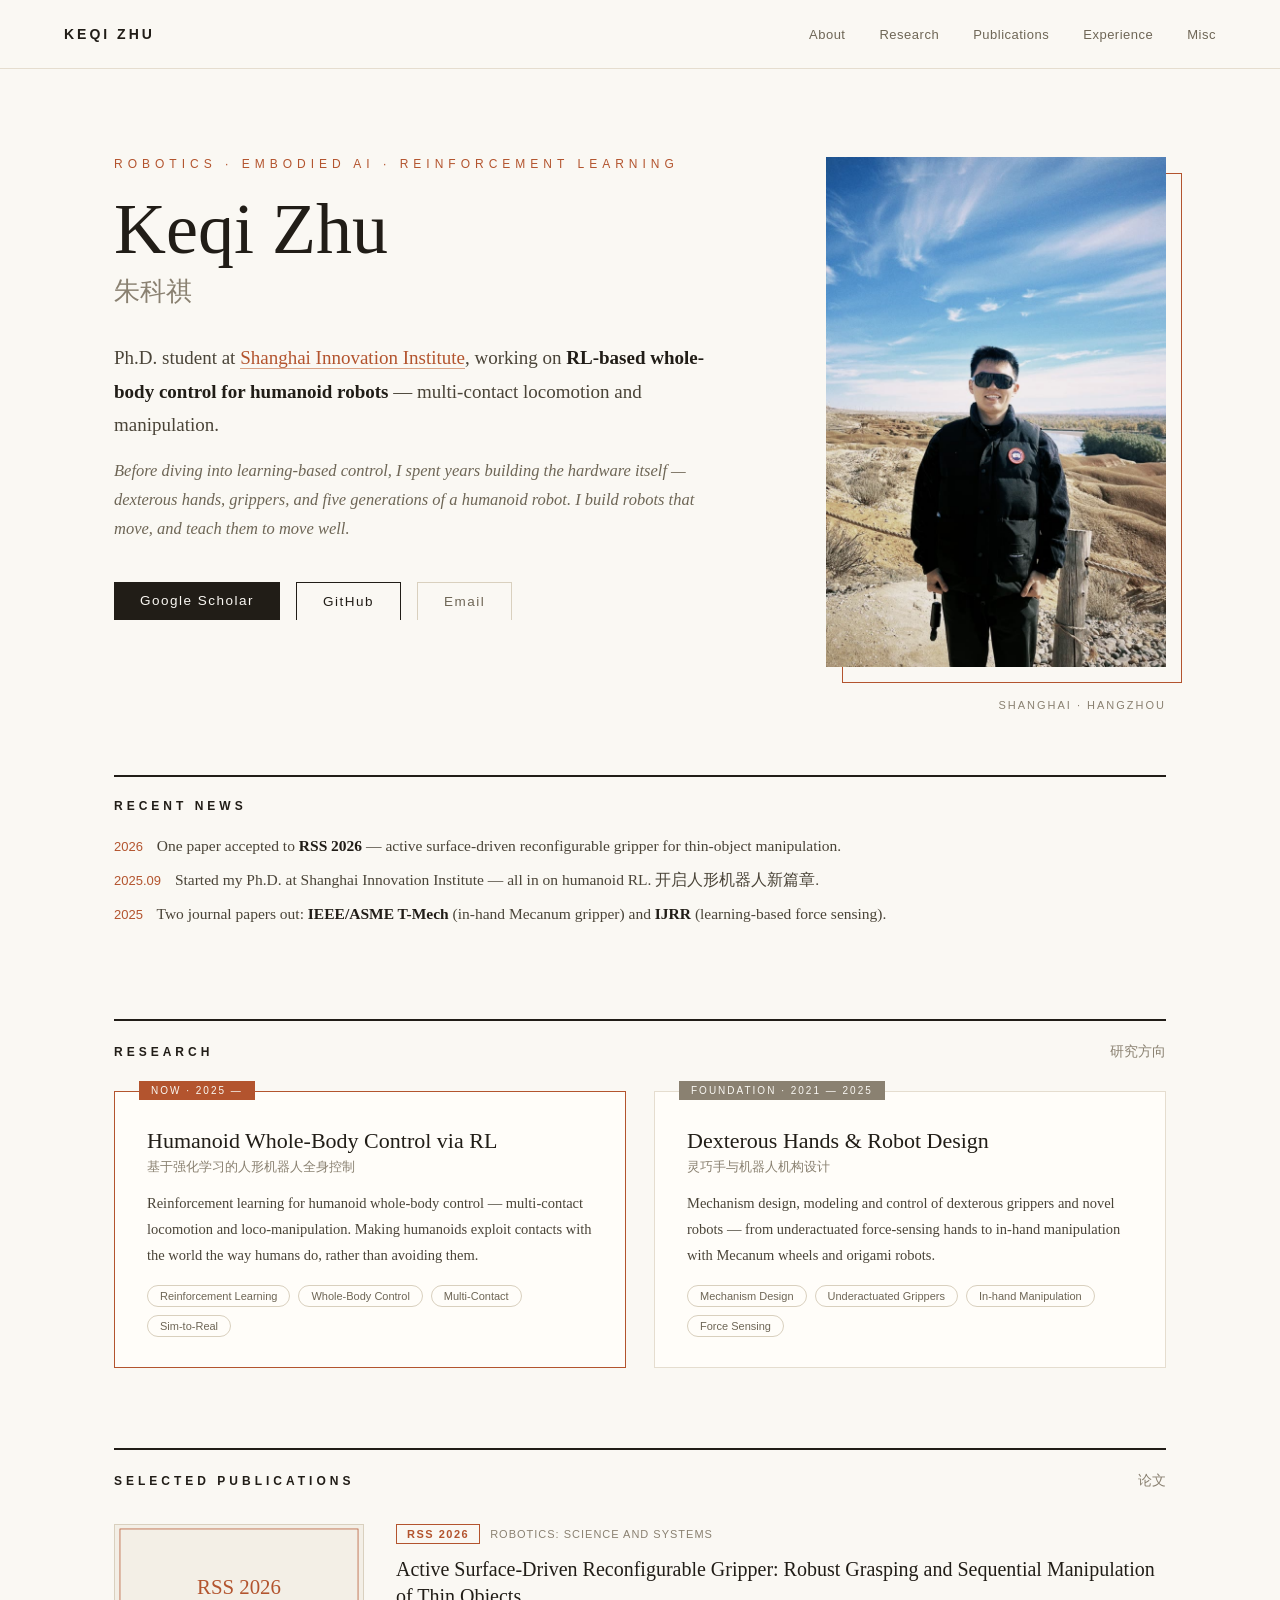
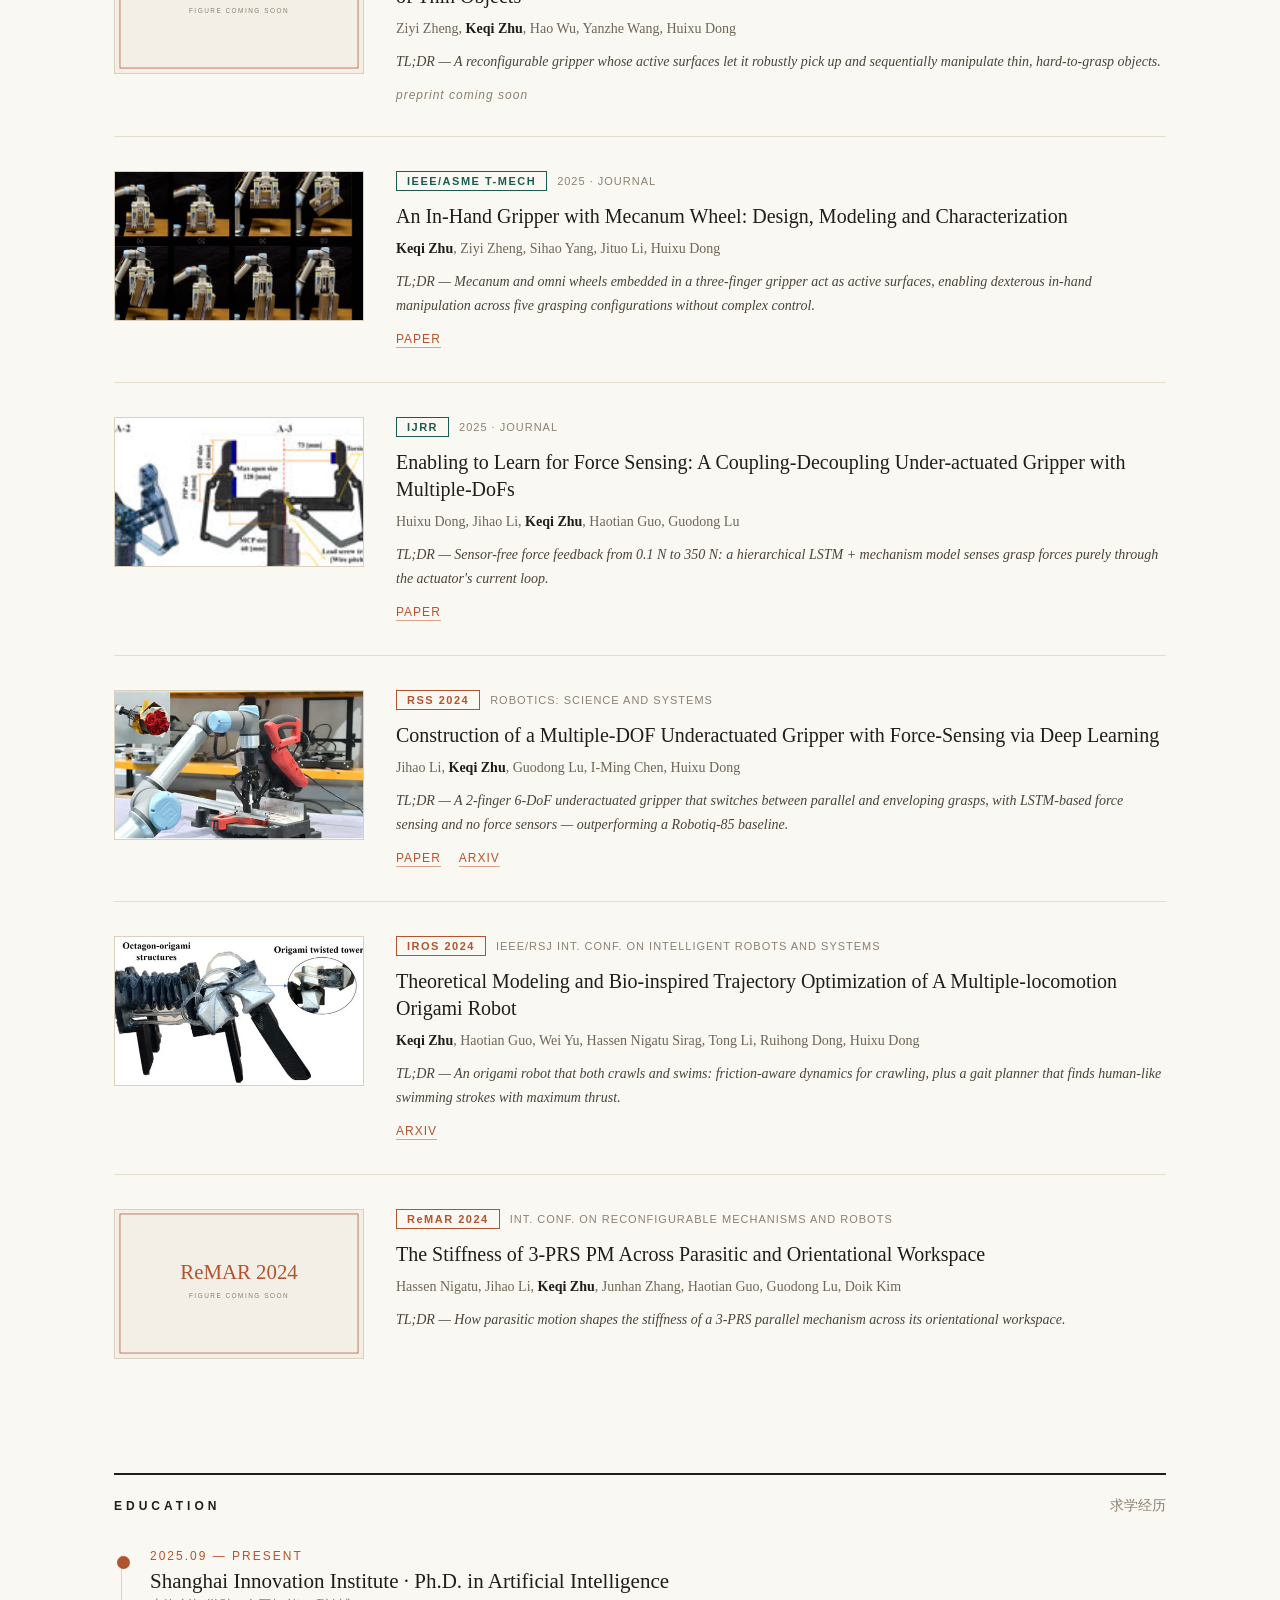
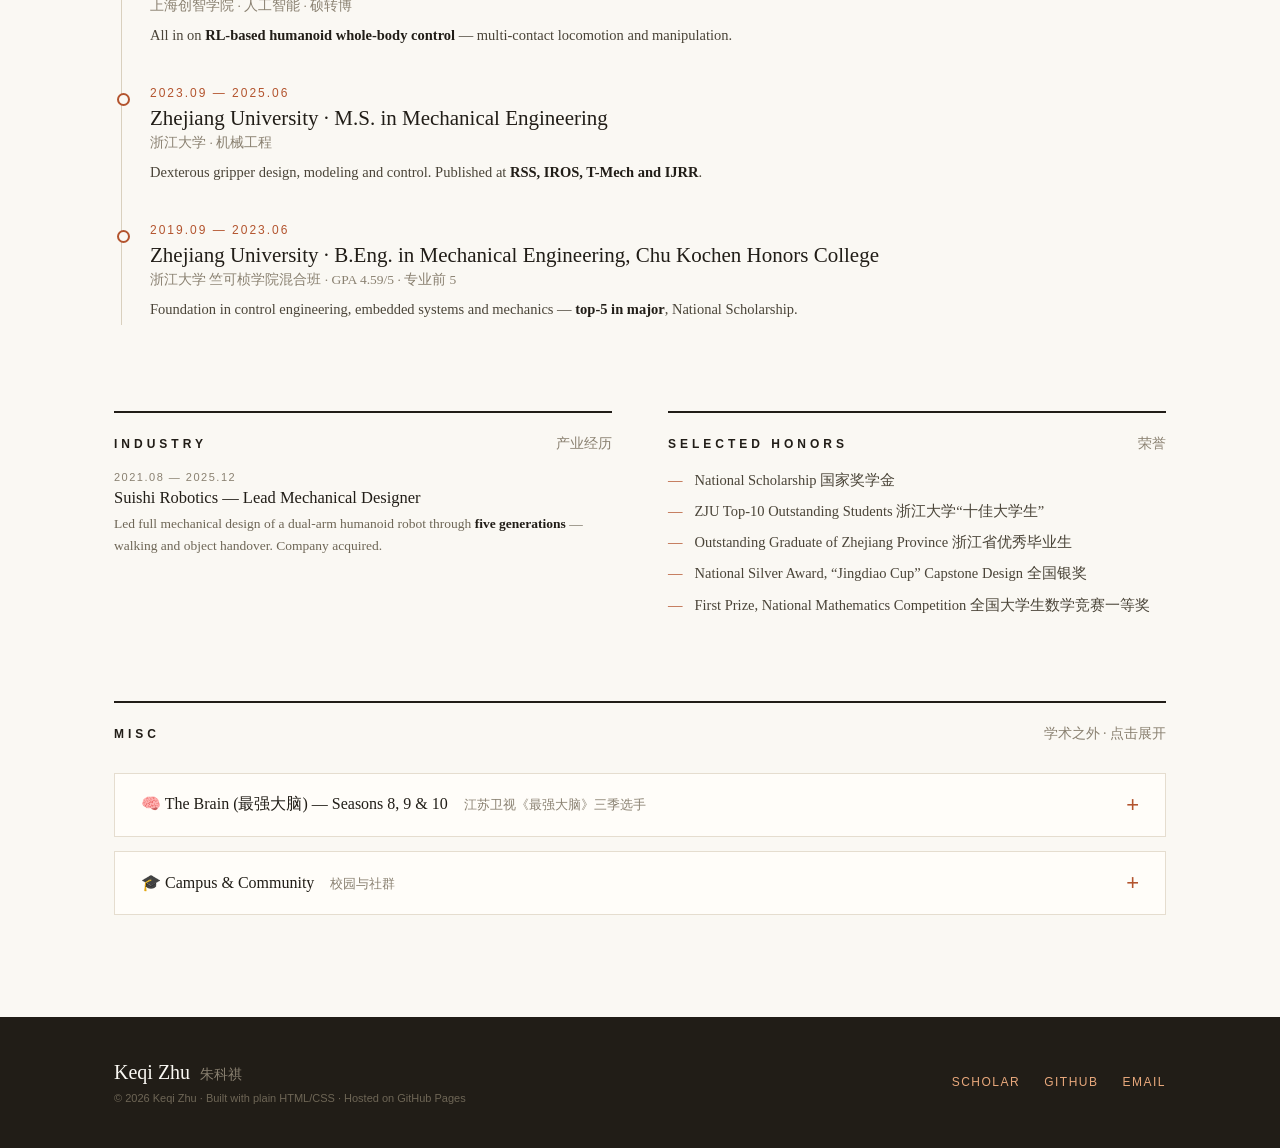
==== index.html @ 9c98bd78 "fix: publish homepage from repository root" ====
<!DOCTYPE html>
<html lang="en">
<head>
<meta charset="utf-8">
<meta name="viewport" content="width=device-width, initial-scale=1">
<title>Keqi Zhu 朱科祺 — Robotics &amp; Embodied AI</title>
<meta name="description" content="Keqi Zhu (朱科祺) — Ph.D. student at Shanghai Innovation Institute working on RL-based whole-body control for humanoid robots. Previously: dexterous hands and robot mechanism design at Zhejiang University.">
<meta property="og:title" content="Keqi Zhu 朱科祺 — Robotics &amp; Embodied AI">
<meta property="og:description" content="RL-based humanoid whole-body control · dexterous hands · robot design. Ph.D. student at Shanghai Innovation Institute.">
<meta property="og:type" content="website">
<meta property="og:url" content="https://SII-k7.github.io/">
<meta property="og:image" content="https://SII-k7.github.io/assets/photo.jpg">
<link rel="icon" type="image/svg+xml" href="favicon.svg">
<link rel="stylesheet" href="css/style.css">
</head>
<body id="about">

<nav>
  <div class="logo">KEQI ZHU</div>
  <div class="navlinks">
    <a href="#about">About</a>
    <a href="#research">Research</a>
    <a href="#publications">Publications</a>
    <a href="#experience">Experience</a>
    <a href="#misc">Misc</a>
  </div>
</nav>

<div class="wrap">
  <header class="hero">
    <div class="hero-text">
      <div class="eyebrow">Robotics &middot; Embodied AI &middot; Reinforcement Learning</div>
      <h1>Keqi Zhu</h1>
      <div class="cn-name">朱科祺</div>
      <p class="lede">Ph.D. student at <a href="https://www.sii.edu.cn/" target="_blank" rel="noopener">Shanghai Innovation Institute</a>, working on <b>RL-based whole-body control for humanoid robots</b> &mdash; multi-contact locomotion and manipulation.</p>
      <p class="sub">Before diving into learning-based control, I spent years building the hardware itself &mdash; dexterous hands, grippers, and five generations of a humanoid robot. I build robots that move, and teach them to move well.</p>
      <div class="btns">
        <a class="btn-solid" href="https://scholar.google.com/citations?user=6d3LDPgAAAAJ" target="_blank" rel="noopener">Google Scholar</a>
        <a class="btn-line" href="https://github.com/SII-k7" target="_blank" rel="noopener">GitHub</a>
        <a class="btn-ghost" href="mailto:laozhu0626@gmail.com">Email</a>
      </div>
    </div>
    <div class="hero-photo">
      <div class="photo-wrap"><img src="assets/photo.jpg" alt="Keqi Zhu" width="700" height="1050"></div>
      <div class="photo-cap">SHANGHAI &middot; HANGZHOU</div>
    </div>
  </header>

  <section class="news">
    <div class="news-inner">
      <div class="sec-label">RECENT NEWS</div>
      <div class="news-items">
        <div><span class="date">2026</span> One paper accepted to <b>RSS 2026</b> &mdash; active surface-driven reconfigurable gripper for thin-object manipulation.</div>
        <div><span class="date">2025.09</span> Started my Ph.D. at Shanghai Innovation Institute &mdash; all in on humanoid RL. 开启人形机器人新篇章.</div>
        <div><span class="date">2025</span> Two journal papers out: <b>IEEE/ASME T-Mech</b> (in-hand Mecanum gripper) and <b>IJRR</b> (learning-based force sensing).</div>
      </div>
    </div>
  </section>

  <section class="sec" id="research">
    <div class="sec-head"><div class="sec-label">RESEARCH</div><div class="sec-cn">研究方向</div></div>
    <div class="research-grid">
      <article class="r-card now">
        <div class="r-tag">NOW &middot; 2025 &mdash;</div>
        <h3>Humanoid Whole-Body Control via RL</h3>
        <div class="cn">基于强化学习的人形机器人全身控制</div>
        <p>Reinforcement learning for humanoid whole-body control &mdash; multi-contact locomotion and loco-manipulation. Making humanoids exploit contacts with the world the way humans do, rather than avoiding them.</p>
        <div class="r-kw"><span>Reinforcement Learning</span><span>Whole-Body Control</span><span>Multi-Contact</span><span>Sim-to-Real</span></div>
      </article>
      <article class="r-card">
        <div class="r-tag past">FOUNDATION &middot; 2021 &mdash; 2025</div>
        <h3>Dexterous Hands &amp; Robot Design</h3>
        <div class="cn">灵巧手与机器人机构设计</div>
        <p>Mechanism design, modeling and control of dexterous grippers and novel robots &mdash; from underactuated force-sensing hands to in-hand manipulation with Mecanum wheels and origami robots.</p>
        <div class="r-kw"><span>Mechanism Design</span><span>Underactuated Grippers</span><span>In-hand Manipulation</span><span>Force Sensing</span></div>
      </article>
    </div>
  </section>

  <section class="sec" id="publications">
    <div class="sec-head"><div class="sec-label">SELECTED PUBLICATIONS</div><div class="sec-cn">论文</div></div>

    <article class="pub">
      <div class="pub-img"><img src="assets/pubs/rss2026.svg" alt="RSS 2026 — Active Surface-Driven Reconfigurable Gripper" width="500" height="300" loading="lazy"></div>
      <div class="pub-body">
        <span class="pub-venue">RSS 2026</span><span class="pub-year">ROBOTICS: SCIENCE AND SYSTEMS</span>
        <h3>Active Surface-Driven Reconfigurable Gripper: Robust Grasping and Sequential Manipulation of Thin Objects</h3>
        <div class="authors">Ziyi Zheng, <b>Keqi Zhu</b>, Hao Wu, Yanzhe Wang, Huixu Dong</div>
        <div class="tldr">TL;DR &mdash; A reconfigurable gripper whose active surfaces let it robustly pick up and sequentially manipulate thin, hard-to-grasp objects.</div>
        <div class="pub-links"><span class="soon">preprint coming soon</span></div>
      </div>
    </article>

    <article class="pub">
      <div class="pub-img"><img src="assets/pubs/tmech.jpg" alt="IEEE/ASME T-Mech — In-hand Gripper with Mecanum Wheel" width="500" height="300" loading="lazy"></div>
      <div class="pub-body">
        <span class="pub-venue journal">IEEE/ASME T-MECH</span><span class="pub-year">2025 &middot; JOURNAL</span>
        <h3>An In-Hand Gripper with Mecanum Wheel: Design, Modeling and Characterization</h3>
        <div class="authors"><b>Keqi Zhu</b>, Ziyi Zheng, Sihao Yang, Jituo Li, Huixu Dong</div>
        <div class="tldr">TL;DR &mdash; Mecanum and omni wheels embedded in a three-finger gripper act as active surfaces, enabling dexterous in-hand manipulation across five grasping configurations without complex control.</div>
        <div class="pub-links"><a href="https://ieeexplore.ieee.org/document/11241047/" target="_blank" rel="noopener">PAPER</a></div>
      </div>
    </article>

    <article class="pub">
      <div class="pub-img"><img src="assets/pubs/ijrr.jpg" alt="IJRR — Coupling-decoupling under-actuated gripper" width="500" height="300" loading="lazy"></div>
      <div class="pub-body">
        <span class="pub-venue journal">IJRR</span><span class="pub-year">2025 &middot; JOURNAL</span>
        <h3>Enabling to Learn for Force Sensing: A Coupling-Decoupling Under-actuated Gripper with Multiple-DoFs</h3>
        <div class="authors">Huixu Dong, Jihao Li, <b>Keqi Zhu</b>, Haotian Guo, Guodong Lu</div>
        <div class="tldr">TL;DR &mdash; Sensor-free force feedback from 0.1 N to 350 N: a hierarchical LSTM + mechanism model senses grasp forces purely through the actuator's current loop.</div>
        <div class="pub-links"><a href="https://journals.sagepub.com/doi/10.1177/02783649251378155" target="_blank" rel="noopener">PAPER</a></div>
      </div>
    </article>

    <article class="pub">
      <div class="pub-img"><img src="assets/pubs/rss2024.jpg" alt="RSS 2024 — Multiple-DOF underactuated gripper with force sensing" width="500" height="300" loading="lazy"></div>
      <div class="pub-body">
        <span class="pub-venue">RSS 2024</span><span class="pub-year">ROBOTICS: SCIENCE AND SYSTEMS</span>
        <h3>Construction of a Multiple-DOF Underactuated Gripper with Force-Sensing via Deep Learning</h3>
        <div class="authors">Jihao Li, <b>Keqi Zhu</b>, Guodong Lu, I-Ming Chen, Huixu Dong</div>
        <div class="tldr">TL;DR &mdash; A 2-finger 6-DoF underactuated gripper that switches between parallel and enveloping grasps, with LSTM-based force sensing and no force sensors &mdash; outperforming a Robotiq-85 baseline.</div>
        <div class="pub-links"><a href="https://www.roboticsproceedings.org/rss20/p101.html" target="_blank" rel="noopener">PAPER</a><a href="https://arxiv.org/abs/2506.11570" target="_blank" rel="noopener">ARXIV</a></div>
      </div>
    </article>

    <article class="pub">
      <div class="pub-img"><img src="assets/pubs/iros2024.jpg" alt="IROS 2024 — Multiple-locomotion origami robot" width="500" height="300" loading="lazy"></div>
      <div class="pub-body">
        <span class="pub-venue">IROS 2024</span><span class="pub-year">IEEE/RSJ INT. CONF. ON INTELLIGENT ROBOTS AND SYSTEMS</span>
        <h3>Theoretical Modeling and Bio-inspired Trajectory Optimization of A Multiple-locomotion Origami Robot</h3>
        <div class="authors"><b>Keqi Zhu</b>, Haotian Guo, Wei Yu, Hassen Nigatu Sirag, Tong Li, Ruihong Dong, Huixu Dong</div>
        <div class="tldr">TL;DR &mdash; An origami robot that both crawls and swims: friction-aware dynamics for crawling, plus a gait planner that finds human-like swimming strokes with maximum thrust.</div>
        <div class="pub-links"><a href="https://arxiv.org/abs/2403.12471" target="_blank" rel="noopener">ARXIV</a></div>
      </div>
    </article>

    <article class="pub">
      <div class="pub-img"><img src="assets/pubs/remar.svg" alt="ReMAR 2024 — Stiffness of 3-PRS parallel mechanism" width="500" height="300" loading="lazy"></div>
      <div class="pub-body">
        <span class="pub-venue">ReMAR 2024</span><span class="pub-year">INT. CONF. ON RECONFIGURABLE MECHANISMS AND ROBOTS</span>
        <h3>The Stiffness of 3-PRS PM Across Parasitic and Orientational Workspace</h3>
        <div class="authors">Hassen Nigatu, Jihao Li, <b>Keqi Zhu</b>, Junhan Zhang, Haotian Guo, Guodong Lu, Doik Kim</div>
        <div class="tldr">TL;DR &mdash; How parasitic motion shapes the stiffness of a 3-PRS parallel mechanism across its orientational workspace.</div>
        <div class="pub-links"></div>
      </div>
    </article>
  </section>

  <section class="sec" id="experience">
    <div class="sec-head"><div class="sec-label">EDUCATION</div><div class="sec-cn">求学经历</div></div>
    <div class="timeline">
      <div class="t-item now">
        <div class="t-date">2025.09 &mdash; PRESENT</div>
        <h3>Shanghai Innovation Institute &middot; Ph.D. in Artificial Intelligence</h3>
        <div class="cn">上海创智学院 &middot; 人工智能 &middot; 硕转博</div>
        <p>All in on <b>RL-based humanoid whole-body control</b> &mdash; multi-contact locomotion and manipulation.</p>
      </div>
      <div class="t-item">
        <div class="t-date">2023.09 &mdash; 2025.06</div>
        <h3>Zhejiang University &middot; M.S. in Mechanical Engineering</h3>
        <div class="cn">浙江大学 &middot; 机械工程</div>
        <p>Dexterous gripper design, modeling and control. Published at <b>RSS, IROS, T-Mech and IJRR</b>.</p>
      </div>
      <div class="t-item">
        <div class="t-date">2019.09 &mdash; 2023.06</div>
        <h3>Zhejiang University &middot; B.Eng. in Mechanical Engineering, Chu Kochen Honors College</h3>
        <div class="cn">浙江大学 竺可桢学院混合班 &middot; GPA 4.59/5 &middot; 专业前 5</div>
        <p>Foundation in control engineering, embedded systems and mechanics &mdash; <b>top-5 in major</b>, National Scholarship.</p>
      </div>
    </div>
  </section>

  <section class="sec">
    <div class="two-col">
      <div>
        <div class="sec-head"><div class="sec-label">INDUSTRY</div><div class="sec-cn">产业经历</div></div>
        <div class="x-item">
          <div class="x-date">2021.08 &mdash; 2025.12</div>
          <h4>Suishi Robotics &mdash; Lead Mechanical Designer</h4>
          <p>Led full mechanical design of a dual-arm humanoid robot through <b>five generations</b> &mdash; walking and object handover. Company acquired.</p>
        </div>
      </div>
      <div>
        <div class="sec-head"><div class="sec-label">SELECTED HONORS</div><div class="sec-cn">荣誉</div></div>
        <ul class="honor-list">
          <li>National Scholarship 国家奖学金</li>
          <li>ZJU Top-10 Outstanding Students 浙江大学&ldquo;十佳大学生&rdquo;</li>
          <li>Outstanding Graduate of Zhejiang Province 浙江省优秀毕业生</li>
          <li>National Silver Award, &ldquo;Jingdiao Cup&rdquo; Capstone Design 全国银奖</li>
          <li>First Prize, National Mathematics Competition 全国大学生数学竞赛一等奖</li>
        </ul>
      </div>
    </div>
  </section>

  <section class="sec" id="misc">
    <div class="sec-head"><div class="sec-label">MISC</div><div class="sec-cn">学术之外 &middot; 点击展开</div></div>
    <div class="misc">
      <details>
        <summary><span>&#129504; The Brain (最强大脑) &mdash; Seasons 8, 9 &amp; 10 <span class="s-cn">江苏卫视《最强大脑》三季选手</span></span></summary>
        <div class="d-body">Competed in three seasons of China's most-watched intelligence competition show &mdash; a different kind of problem-solving under pressure.</div>
      </details>
      <details>
        <summary><span>&#127891; Campus &amp; Community <span class="s-cn">校园与社群</span></span></summary>
        <div class="d-body">Student counselor &amp; class monitor, School of Mechanical Engineering &middot; Member of ASES (Asia-Pacific Student Entrepreneurship Society) &middot; Chen Xing Cultural China Talent Program, 13th cohort.</div>
      </details>
    </div>
  </section>
</div>

<footer>
  <div class="f-inner">
    <div>
      <div class="f-name">Keqi Zhu<span class="cn">朱科祺</span></div>
      <div class="f-copy">&copy; 2026 Keqi Zhu &middot; Built with plain HTML/CSS &middot; Hosted on GitHub Pages</div>
    </div>
    <div class="f-links">
      <a href="https://scholar.google.com/citations?user=6d3LDPgAAAAJ" target="_blank" rel="noopener">SCHOLAR</a>
      <a href="https://github.com/SII-k7" target="_blank" rel="noopener">GITHUB</a>
      <a href="mailto:laozhu0626@gmail.com">EMAIL</a>
    </div>
  </div>
</footer>

</body>
</html>
---- css/style.css ----
/* ============ tokens ============ */
:root {
  --bg: #faf8f3; --card: #fffdf9; --ink: #211d17; --body: #4a4438;
  --muted: #6e6656; --faint: #8a8171; --line: #e5ddcf; --line2: #d9d0be;
  --accent: #b3542e; --accent-soft: #d9a488; --peach: #e8a87c; --journal: #1a5b4f;
  --serif: Georgia, 'Times New Roman', 'Songti SC', 'SimSun', serif;
  --sans: Helvetica, Arial, 'PingFang SC', 'Microsoft YaHei', sans-serif;
}
* { margin: 0; padding: 0; box-sizing: border-box; }
html { scroll-behavior: smooth; }
body { background: var(--bg); color: var(--body); font-family: var(--serif); }
.wrap { max-width: 1180px; margin: 0 auto; padding: 0 64px; }
a { color: var(--accent); text-decoration: none; border-bottom: 1px solid var(--accent-soft); }
a:hover { color: var(--ink); border-bottom-color: var(--ink); }

/* ============ nav ============ */
nav { display: flex; justify-content: space-between; align-items: center;
      padding: 26px 64px; border-bottom: 1px solid var(--line); }
.logo { font-family: var(--sans); font-size: 14px; font-weight: 700; letter-spacing: 3px; color: var(--ink); }
.navlinks { font-family: var(--sans); font-size: 13px; display: flex; gap: 34px; }
.navlinks a { color: var(--muted); border-bottom: none; letter-spacing: 0.5px; }
.navlinks a:hover { color: var(--accent); }

/* ============ hero ============ */
.hero { display: flex; gap: 72px; padding: 88px 0 64px; align-items: flex-start; }
.hero-text { flex: 1.6; }
.eyebrow { font-family: var(--sans); font-size: 12px; letter-spacing: 5px; color: var(--accent); text-transform: uppercase; }
h1 { font-size: 72px; color: var(--ink); margin-top: 22px; line-height: 1.02; font-weight: 400; }
.cn-name { font-size: 26px; color: var(--faint); margin-top: 8px; }
.lede { font-size: 19px; line-height: 1.75; margin-top: 32px; max-width: 600px; }
.lede b { color: var(--ink); }
.sub { font-size: 16.5px; color: var(--muted); line-height: 1.75; margin-top: 16px; max-width: 600px; font-style: italic; }
.btns { display: flex; flex-wrap: wrap; gap: 16px; margin-top: 38px; font-family: var(--sans); font-size: 13.5px; }
.btns a { padding: 11px 26px; letter-spacing: 1.5px; border-bottom: none; }
.btn-solid { background: var(--ink); color: var(--bg); }
.btn-solid:hover { background: var(--accent); color: var(--bg); }
.btn-line { border: 1px solid var(--ink); color: var(--ink); }
.btn-line:hover { background: var(--ink); color: var(--bg); }
.btn-ghost { border: 1px solid var(--line2); color: var(--muted); }
.btn-ghost:hover { border-color: var(--ink); color: var(--ink); }
.hero-photo { flex: 1; max-width: 340px; }
.photo-wrap { position: relative; }
.photo-wrap::after { content: ''; position: absolute; top: 16px; left: 16px; right: -16px; bottom: -16px;
                     border: 1px solid var(--accent); }
.photo-wrap img { position: relative; z-index: 1; width: 100%; height: auto; display: block; filter: saturate(0.92); }
.photo-cap { font-family: var(--sans); font-size: 11px; color: var(--faint); margin-top: 32px;
             letter-spacing: 2px; text-align: right; }

/* ============ news ============ */
.news { padding-bottom: 24px; }
.news-inner { border-top: 2px solid var(--ink); padding-top: 22px; }
.news-items { margin-top: 16px; font-size: 15.5px; line-height: 2.2; }
.news-items .date { color: var(--accent); font-family: var(--sans); font-size: 13px; margin-right: 10px; }
.news-items b { color: var(--ink); }

/* ============ sections ============ */
.sec { padding: 64px 0 16px; }
.sec-head { display: flex; justify-content: space-between; align-items: baseline;
            border-top: 2px solid var(--ink); padding-top: 22px; }
.sec-label { font-family: var(--sans); font-size: 12px; letter-spacing: 4px; color: var(--ink); font-weight: 700; }
.sec-cn { font-size: 14px; color: var(--faint); }

/* ============ research ============ */
.research-grid { display: grid; grid-template-columns: 1fr 1fr; gap: 28px; margin-top: 30px; }
.r-card { border: 1px solid var(--line); background: var(--card); padding: 30px 32px; position: relative; }
.r-card.now { border-color: var(--accent); }
.r-tag { position: absolute; top: -11px; left: 24px; background: var(--accent); color: var(--bg);
         font-family: var(--sans); font-size: 10px; letter-spacing: 2px; padding: 4px 12px; }
.r-tag.past { background: var(--faint); }
.r-card h3 { font-size: 22px; color: var(--ink); font-weight: 400; margin-top: 6px; }
.r-card .cn { font-size: 13px; color: var(--faint); margin-top: 4px; }
.r-card p { font-size: 14.5px; line-height: 1.8; margin-top: 14px; }
.r-kw { display: flex; flex-wrap: wrap; gap: 8px; margin-top: 16px; }
.r-kw span { font-family: var(--sans); font-size: 11px; color: var(--muted);
             border: 1px solid var(--line2); padding: 4px 12px; border-radius: 14px; }

/* ============ publications ============ */
.pub { display: flex; gap: 32px; padding: 34px 0; border-bottom: 1px solid var(--line); }
.pub:last-of-type { border-bottom: none; }
.pub-img { width: 250px; flex-shrink: 0; align-self: flex-start; }
.pub-img img { width: 100%; height: 150px; object-fit: cover; display: block; border: 1px solid var(--line2); }
.pub-body { flex: 1; }
.pub-venue { display: inline-block; font-family: var(--sans); font-size: 11px; font-weight: 700;
             letter-spacing: 1.5px; color: var(--accent); border: 1px solid var(--accent); padding: 3px 10px; }
.pub-venue.journal { color: var(--journal); border-color: var(--journal); }
.pub-year { font-family: var(--sans); font-size: 11px; color: var(--faint); margin-left: 10px; letter-spacing: 1px; }
.pub h3 { font-size: 20px; color: var(--ink); font-weight: 400; line-height: 1.35; margin-top: 12px; }
.pub .authors { font-size: 14px; color: var(--muted); margin-top: 8px; line-height: 1.6; }
.pub .authors b { color: var(--ink); }
.pub .tldr { font-size: 14px; margin-top: 10px; line-height: 1.7; font-style: italic; }
.pub-links { display: flex; flex-wrap: wrap; gap: 18px; margin-top: 14px; font-family: var(--sans); font-size: 12px; }
.pub-links a { letter-spacing: 1px; padding-bottom: 1px; }
.pub-links .soon { color: var(--faint); letter-spacing: 1px; font-style: italic; }

/* ============ education timeline ============ */
.timeline { margin-top: 34px; position: relative; padding-left: 36px; }
.timeline::before { content: ''; position: absolute; left: 7px; top: 6px; bottom: 6px; width: 1px; background: var(--line2); }
.t-item { position: relative; padding-bottom: 38px; }
.t-item:last-child { padding-bottom: 8px; }
.t-item::before { content: ''; position: absolute; left: -33px; top: 7px; width: 9px; height: 9px;
                  border-radius: 50%; background: var(--bg); border: 2px solid var(--accent); }
.t-item.now::before { background: var(--accent); }
.t-date { font-family: var(--sans); font-size: 12px; letter-spacing: 2px; color: var(--accent); }
.t-item h3 { font-size: 21px; color: var(--ink); font-weight: 400; margin-top: 6px; }
.t-item .cn { font-size: 13.5px; color: var(--faint); margin-top: 3px; }
.t-item p { font-size: 14.5px; line-height: 1.75; margin-top: 8px; max-width: 720px; }
.t-item p b { color: var(--ink); }

/* ============ industry + honors ============ */
.two-col { display: grid; grid-template-columns: 1fr 1fr; gap: 56px; }
.x-item { padding: 18px 0; }
.x-date { font-family: var(--sans); font-size: 11px; letter-spacing: 1.5px; color: var(--faint); }
.x-item h4 { font-size: 16.5px; color: var(--ink); font-weight: 400; margin-top: 5px; }
.x-item p { font-size: 13.5px; color: var(--muted); line-height: 1.65; margin-top: 5px; }
.x-item p b { color: var(--ink); }
.honor-list { margin-top: 12px; }
.honor-list li { font-size: 14.5px; line-height: 2.15; list-style: none; }
.honor-list li::before { content: '—'; color: var(--accent); margin-right: 12px; }

/* ============ misc ============ */
.misc { margin-top: 30px; }
details { border: 1px solid var(--line); background: var(--card); margin-bottom: 14px; }
summary { cursor: pointer; padding: 18px 26px; font-size: 16px; color: var(--ink); list-style: none;
          display: flex; justify-content: space-between; align-items: center; }
summary::-webkit-details-marker { display: none; }
summary::after { content: '+'; font-size: 22px; color: var(--accent); font-family: var(--sans); }
details[open] summary::after { content: '\2013'; }
summary .s-cn { font-size: 12.5px; color: var(--faint); margin-left: 12px; }
.d-body { padding: 0 26px 20px; font-size: 14.5px; line-height: 1.8; }

/* ============ footer ============ */
footer { margin-top: 72px; background: var(--ink); color: var(--faint); }
.f-inner { max-width: 1180px; margin: 0 auto; padding: 44px 64px;
           display: flex; justify-content: space-between; align-items: center; gap: 24px; flex-wrap: wrap; }
.f-name { font-size: 20px; color: var(--bg); }
.f-name .cn { font-size: 14px; color: var(--faint); margin-left: 10px; }
.f-copy { font-family: var(--sans); font-size: 11px; color: var(--muted); margin-top: 8px; }
.f-links { display: flex; gap: 24px; font-family: var(--sans); font-size: 12px; letter-spacing: 1.5px; }
.f-links a { color: var(--peach); border-bottom: none; }
.f-links a:hover { color: var(--bg); }

/* ============ responsive ============ */
@media (max-width: 900px) {
  .wrap { padding: 0 32px; }
  nav { padding: 20px 32px; }
  .navlinks { gap: 20px; }
  .hero { flex-direction: column-reverse; gap: 44px; padding-top: 48px; }
  .hero-photo { max-width: 260px; }
  h1 { font-size: 52px; }
  .f-inner { padding: 36px 32px; }
}
@media (max-width: 700px) {
  .research-grid, .two-col { grid-template-columns: 1fr; }
  .two-col { gap: 12px; }
  .pub { flex-direction: column; gap: 18px; }
  .pub-img { width: 100%; max-width: 340px; }
}
@media (max-width: 480px) {
  .wrap { padding: 0 20px; }
  nav { padding: 16px 20px; flex-direction: column; gap: 12px; }
  .logo { white-space: nowrap; }
  .navlinks { flex-wrap: wrap; justify-content: center; gap: 10px 18px; }
  h1 { font-size: 40px; }
  .lede { font-size: 17px; }
  .btns a { padding: 10px 18px; }
  .f-inner { padding: 32px 20px; }
}
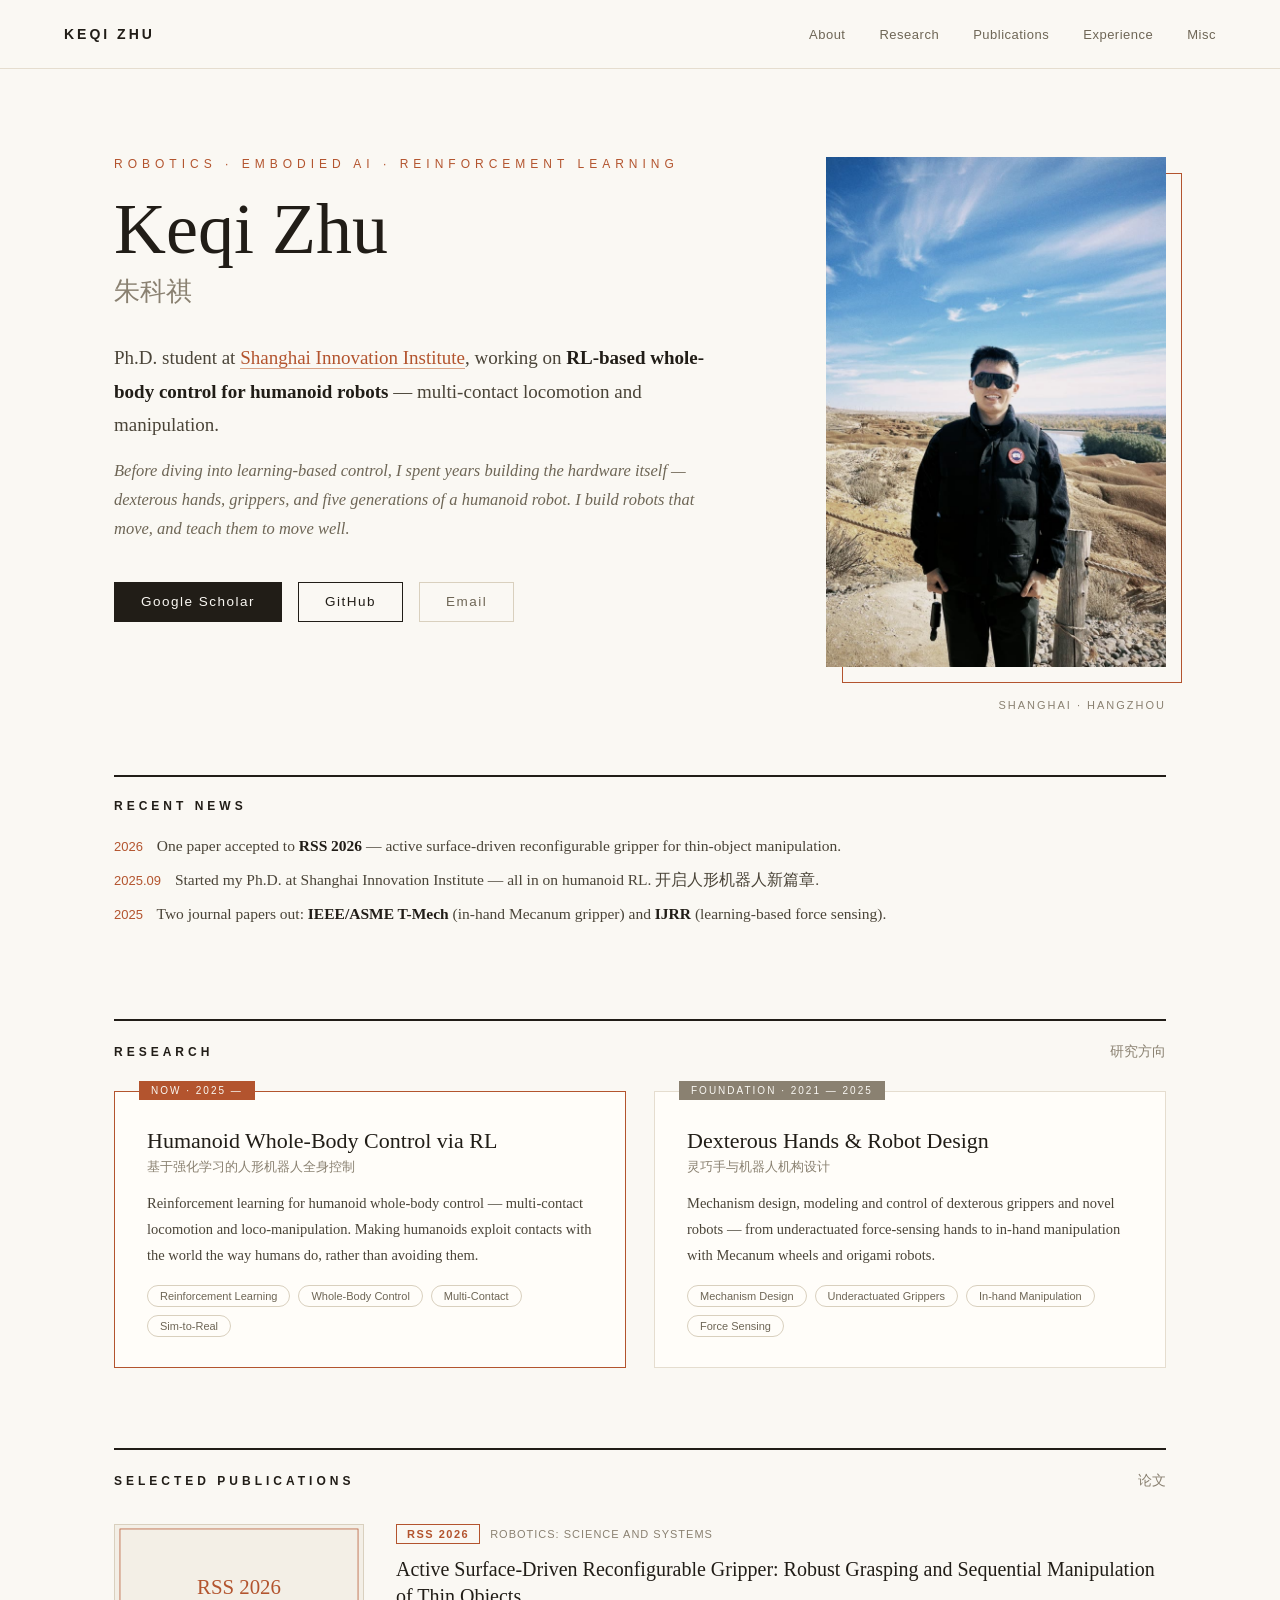
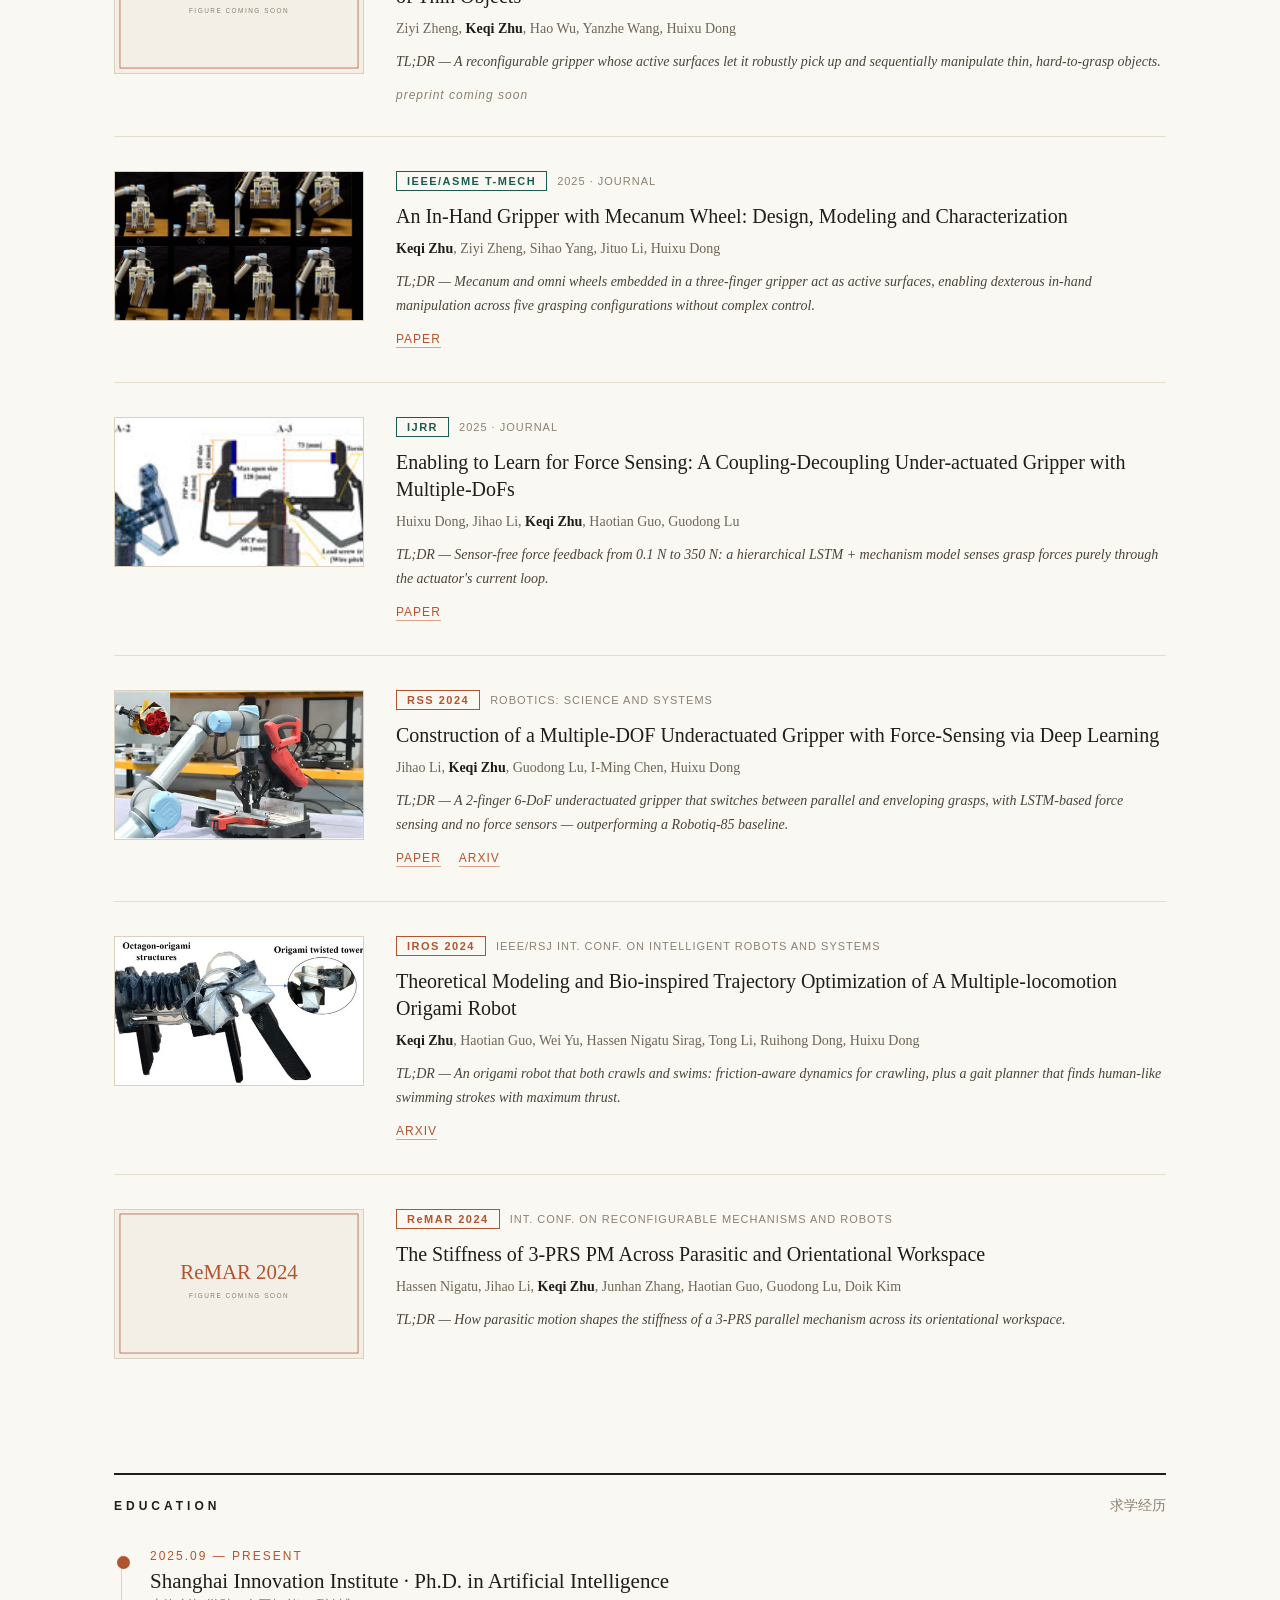
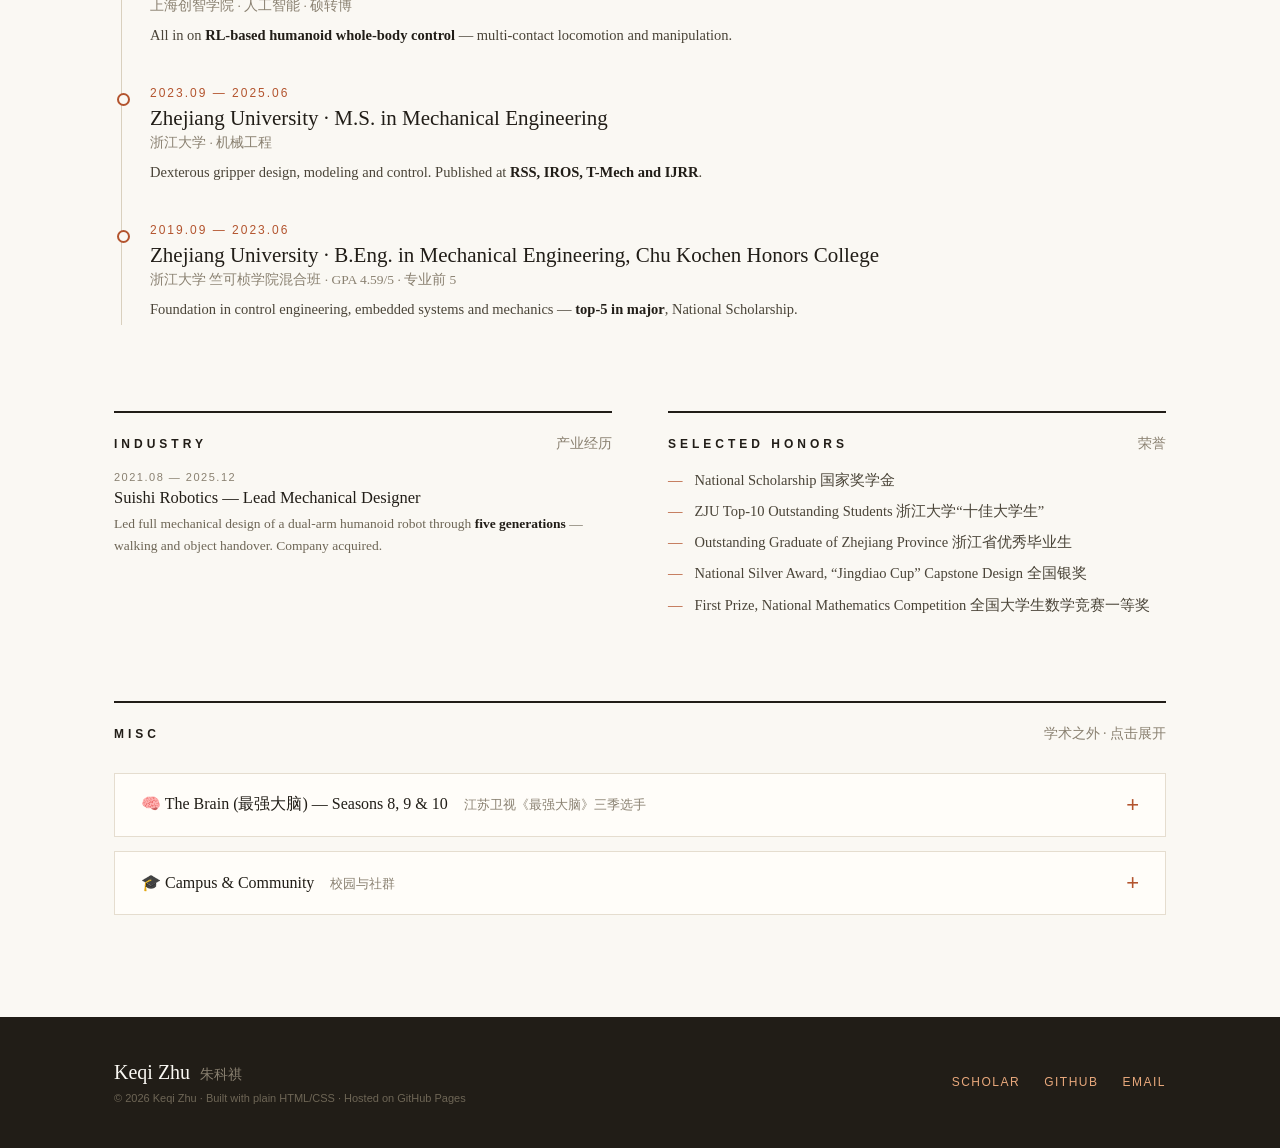
==== commit 09b08bc1: "fix: restore hero button borders and update email" ====
--- a/index.html
+++ b/index.html
@@ -37,7 +37,7 @@
       <div class="btns">
         <a class="btn-solid" href="https://scholar.google.com/citations?user=6d3LDPgAAAAJ" target="_blank" rel="noopener">Google Scholar</a>
         <a class="btn-line" href="https://github.com/SII-k7" target="_blank" rel="noopener">GitHub</a>
-        <a class="btn-ghost" href="mailto:laozhu0626@gmail.com">Email</a>
+        <a class="btn-ghost" href="mailto:12525108@zju.edu.cn">Email</a>
       </div>
     </div>
     <div class="hero-photo">
@@ -218,7 +218,7 @@
     <div class="f-links">
       <a href="https://scholar.google.com/citations?user=6d3LDPgAAAAJ" target="_blank" rel="noopener">SCHOLAR</a>
       <a href="https://github.com/SII-k7" target="_blank" rel="noopener">GITHUB</a>
-      <a href="mailto:laozhu0626@gmail.com">EMAIL</a>
+      <a href="mailto:12525108@zju.edu.cn">EMAIL</a>
     </div>
   </div>
 </footer>
--- a/css/style.css
+++ b/css/style.css
@@ -31,13 +31,14 @@
 .lede b { color: var(--ink); }
 .sub { font-size: 16.5px; color: var(--muted); line-height: 1.75; margin-top: 16px; max-width: 600px; font-style: italic; }
 .btns { display: flex; flex-wrap: wrap; gap: 16px; margin-top: 38px; font-family: var(--sans); font-size: 13.5px; }
-.btns a { padding: 11px 26px; letter-spacing: 1.5px; border-bottom: none; }
-.btn-solid { background: var(--ink); color: var(--bg); }
-.btn-solid:hover { background: var(--accent); color: var(--bg); }
-.btn-line { border: 1px solid var(--ink); color: var(--ink); }
-.btn-line:hover { background: var(--ink); color: var(--bg); }
-.btn-ghost { border: 1px solid var(--line2); color: var(--muted); }
-.btn-ghost:hover { border-color: var(--ink); color: var(--ink); }
+.btns a { display: inline-flex; align-items: center; justify-content: center; padding: 11px 26px; line-height: 1.2;
+          letter-spacing: 1.5px; border: 1px solid transparent; }
+.btns .btn-solid { background: var(--ink); border-color: var(--ink); color: var(--bg); }
+.btns .btn-solid:hover { background: var(--accent); border-color: var(--accent); color: var(--bg); }
+.btns .btn-line { border-color: var(--ink); color: var(--ink); }
+.btns .btn-line:hover { background: var(--ink); border-color: var(--ink); color: var(--bg); }
+.btns .btn-ghost { border-color: var(--line2); color: var(--muted); }
+.btns .btn-ghost:hover { border-color: var(--ink); color: var(--ink); }
 .hero-photo { flex: 1; max-width: 340px; }
 .photo-wrap { position: relative; }
 .photo-wrap::after { content: ''; position: absolute; top: 16px; left: 16px; right: -16px; bottom: -16px;
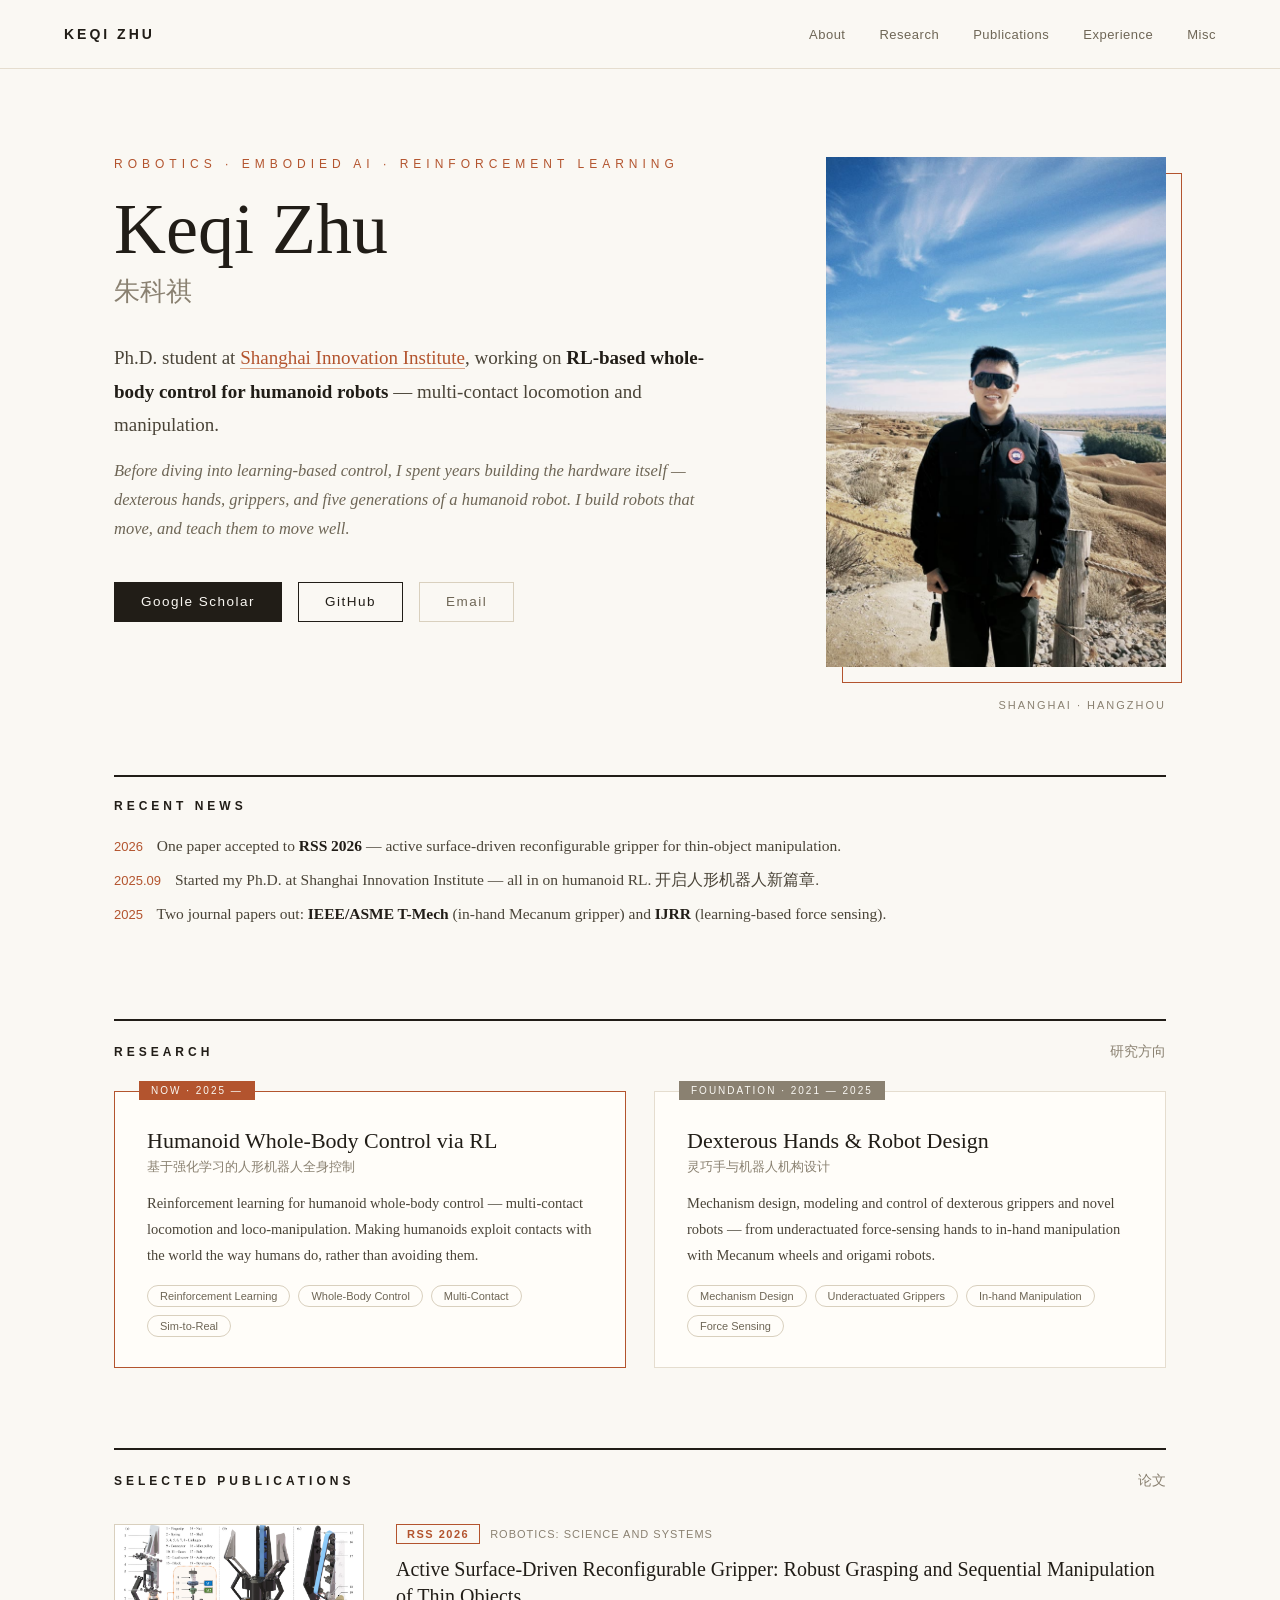
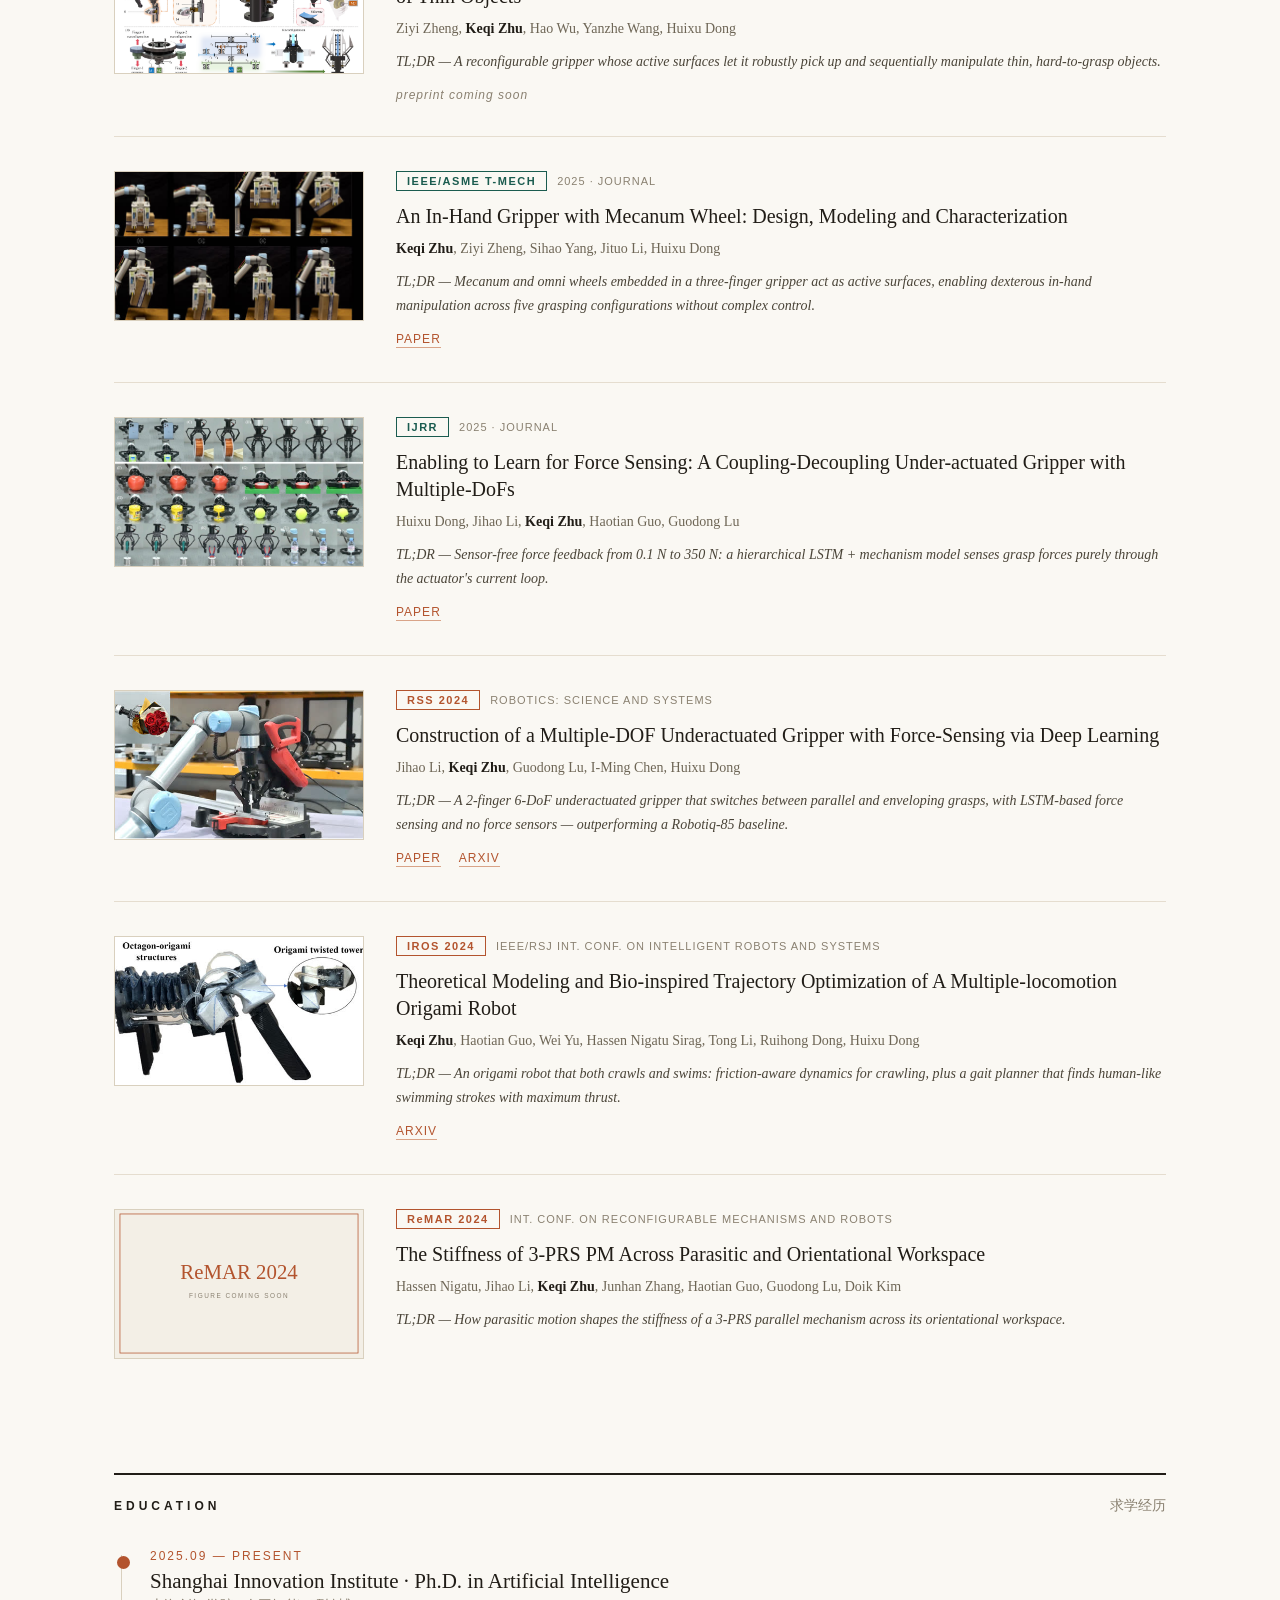
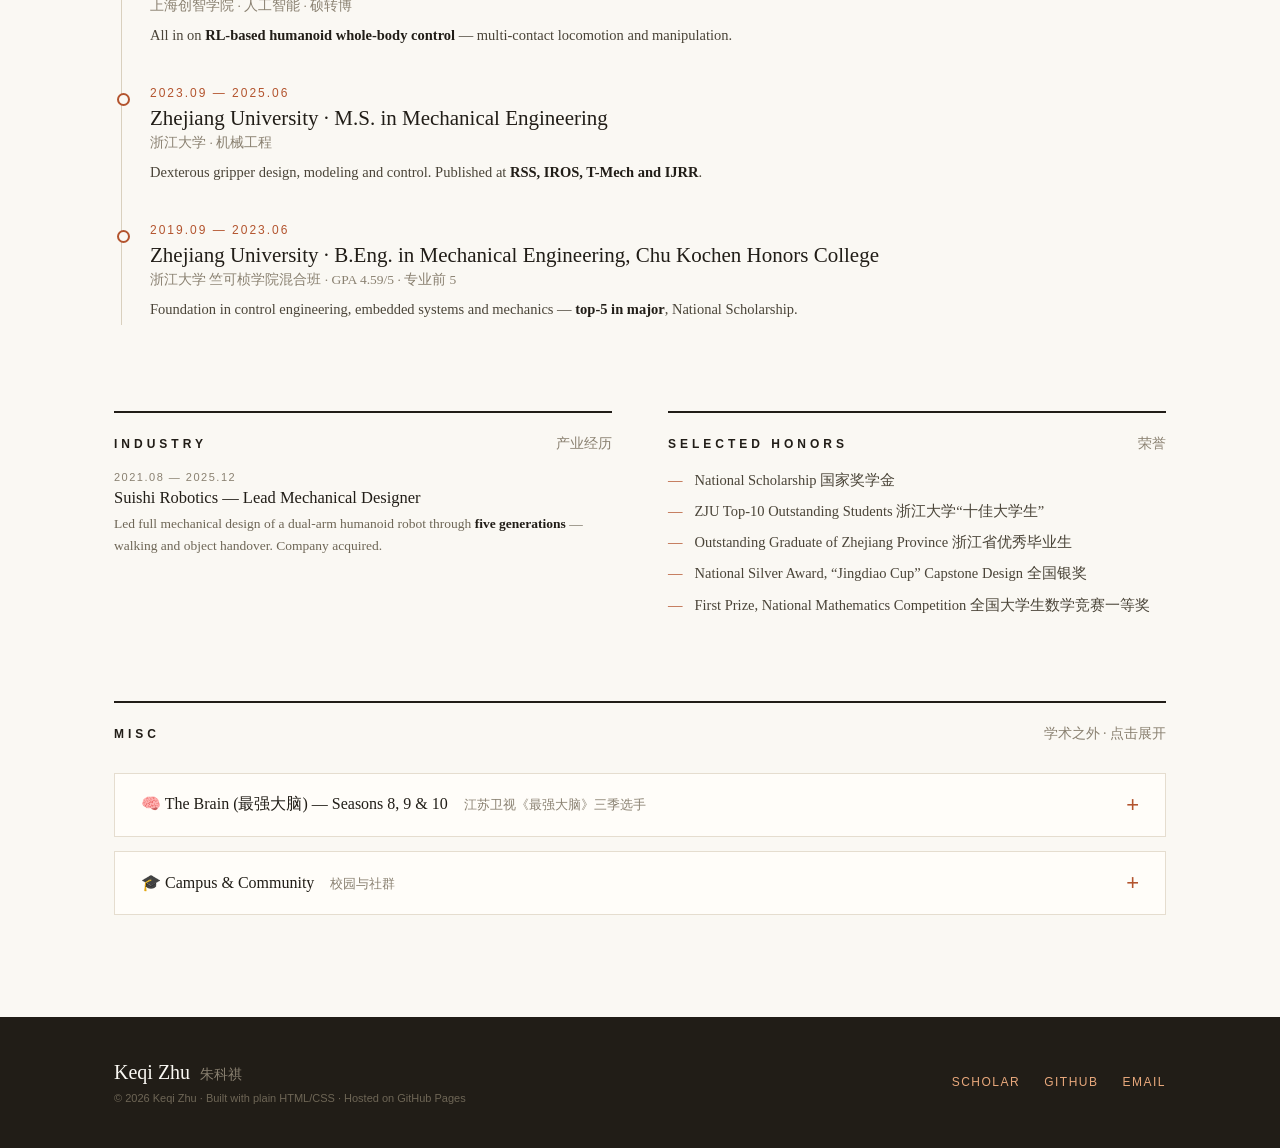
==== commit e80127e1: "1.0.1 update更新" ====
--- a/index.html
+++ b/index.html
@@ -81,7 +81,7 @@
     <div class="sec-head"><div class="sec-label">SELECTED PUBLICATIONS</div><div class="sec-cn">论文</div></div>
 
     <article class="pub">
-      <div class="pub-img"><img src="assets/pubs/rss2026.svg" alt="RSS 2026 — Active Surface-Driven Reconfigurable Gripper" width="500" height="300" loading="lazy"></div>
+      <div class="pub-img"><img src="assets/pubs/rss2026.png" alt="RSS 2026 — Active Surface-Driven Reconfigurable Gripper" width="500" height="300" loading="lazy"></div>
       <div class="pub-body">
         <span class="pub-venue">RSS 2026</span><span class="pub-year">ROBOTICS: SCIENCE AND SYSTEMS</span>
         <h3>Active Surface-Driven Reconfigurable Gripper: Robust Grasping and Sequential Manipulation of Thin Objects</h3>
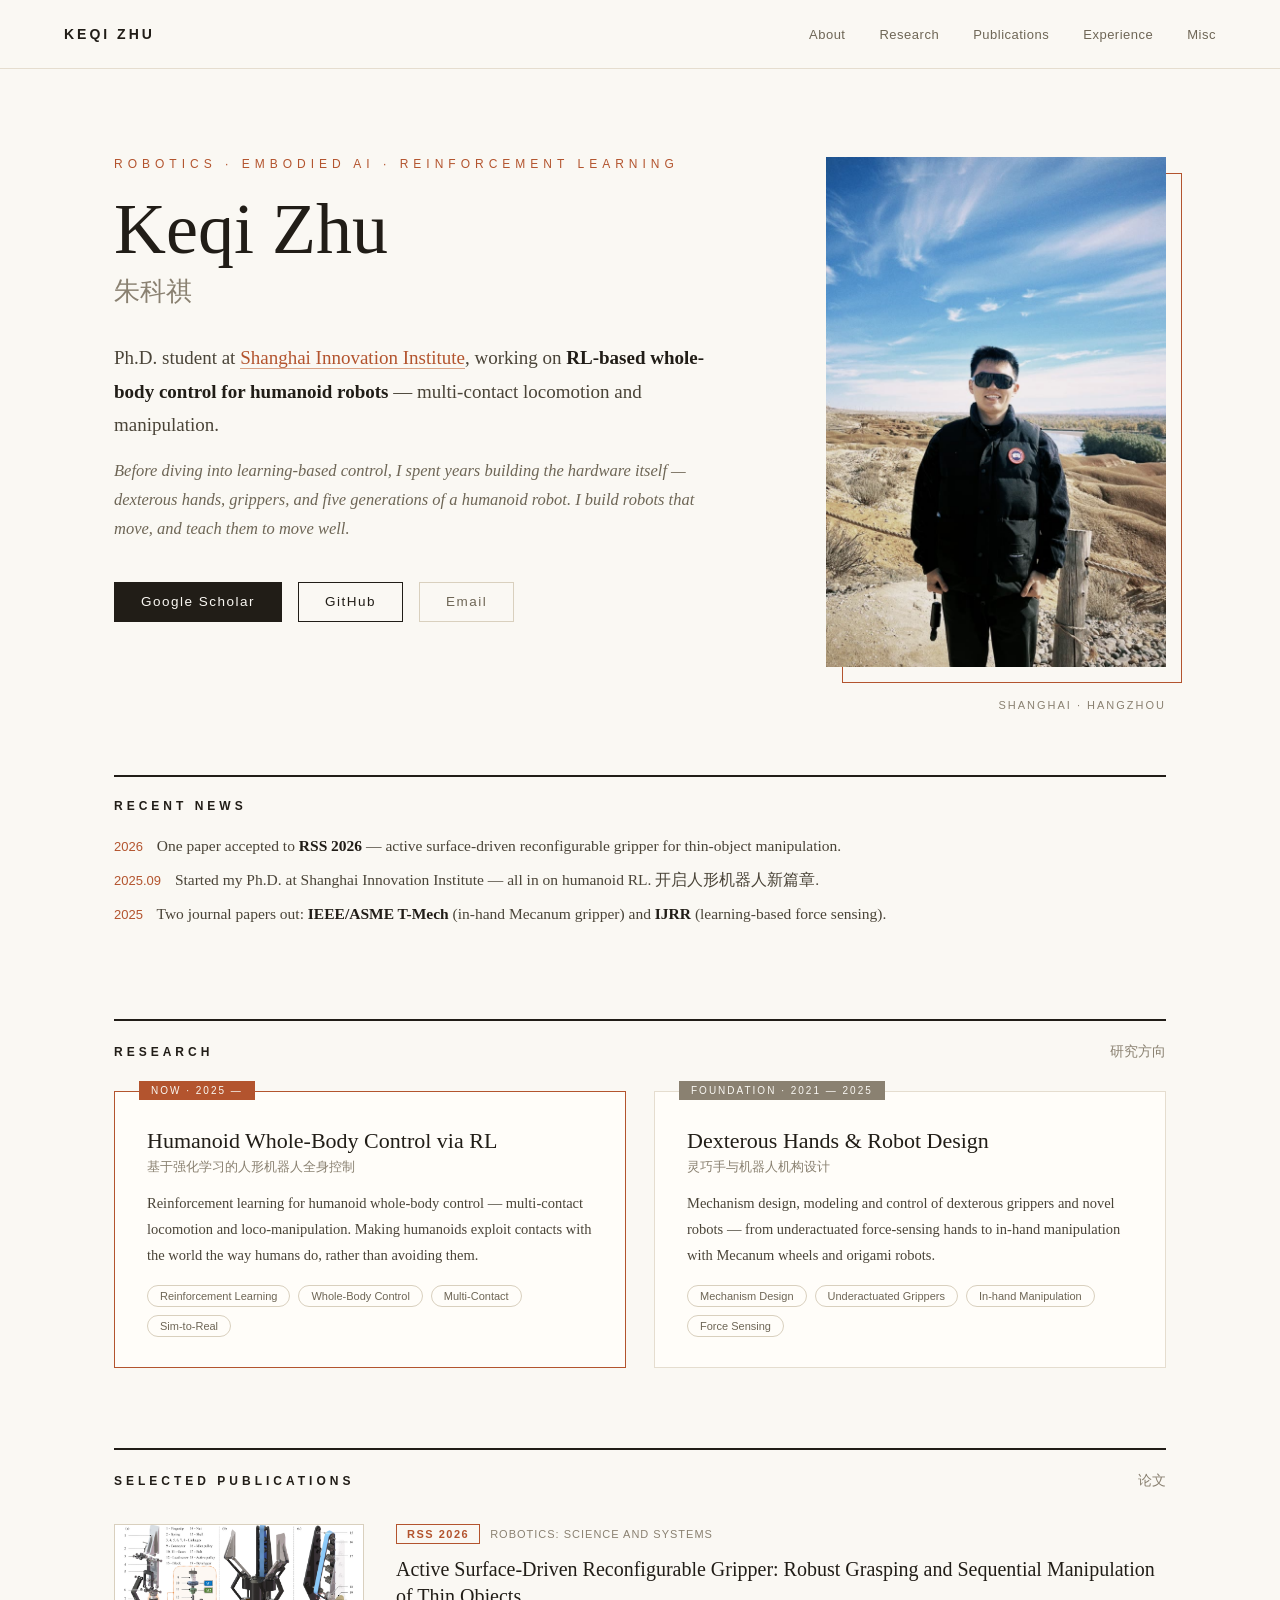
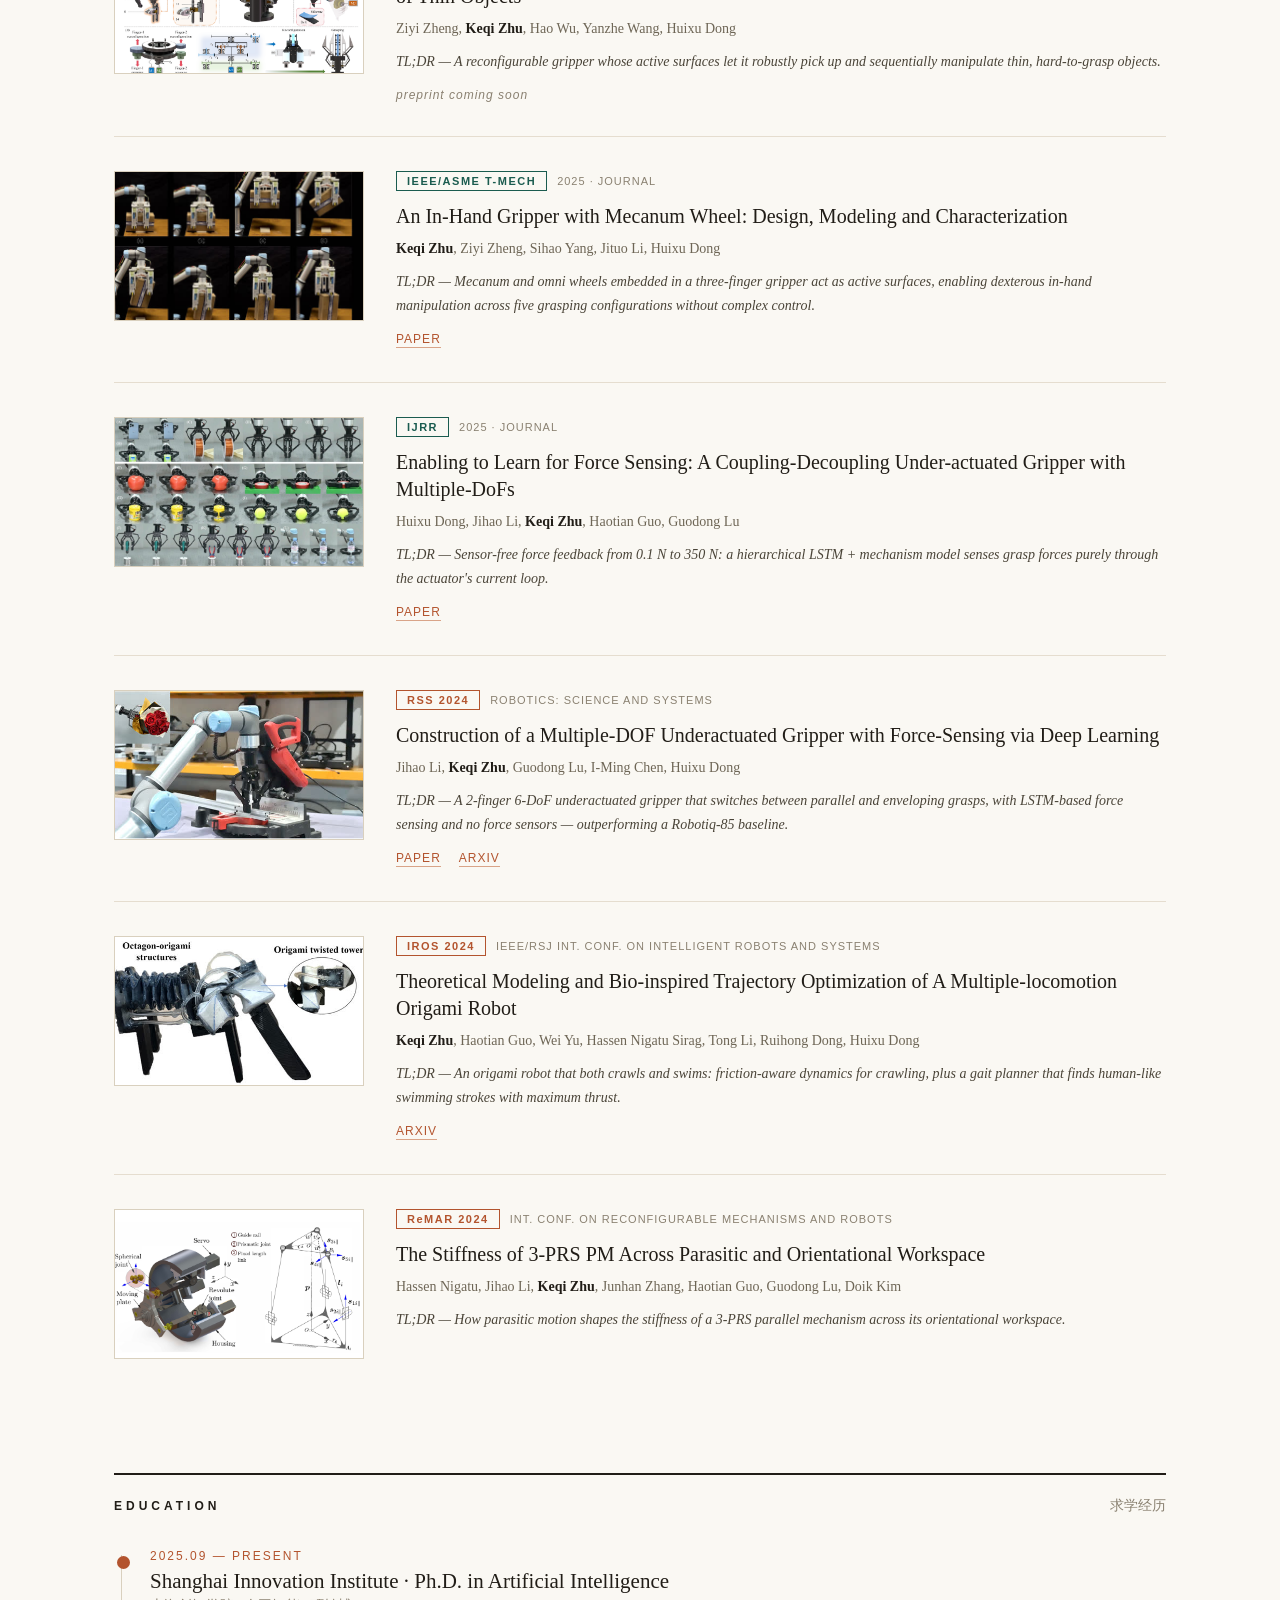
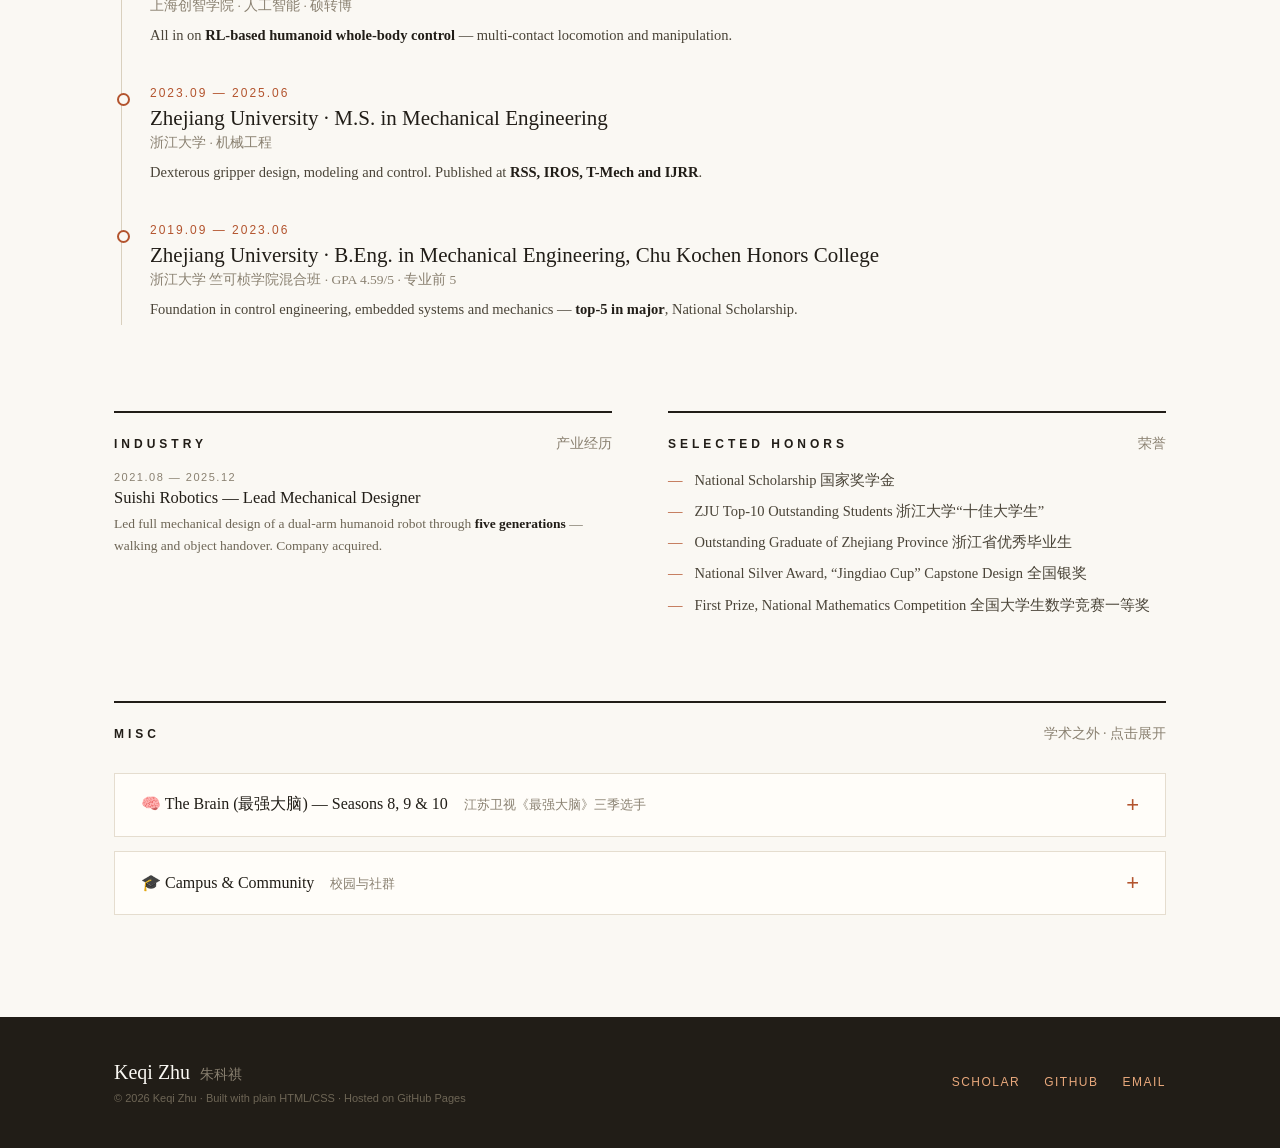
==== commit 796a6dd1: "1.0.2 完整版更新" ====
--- a/index.html
+++ b/index.html
@@ -136,7 +136,7 @@
     </article>
 
     <article class="pub">
-      <div class="pub-img"><img src="assets/pubs/remar.svg" alt="ReMAR 2024 — Stiffness of 3-PRS parallel mechanism" width="500" height="300" loading="lazy"></div>
+      <div class="pub-img"><img src="assets/pubs/remar.png" alt="ReMAR 2024 — Stiffness of 3-PRS parallel mechanism" width="500" height="300" loading="lazy"></div>
       <div class="pub-body">
         <span class="pub-venue">ReMAR 2024</span><span class="pub-year">INT. CONF. ON RECONFIGURABLE MECHANISMS AND ROBOTS</span>
         <h3>The Stiffness of 3-PRS PM Across Parasitic and Orientational Workspace</h3>
